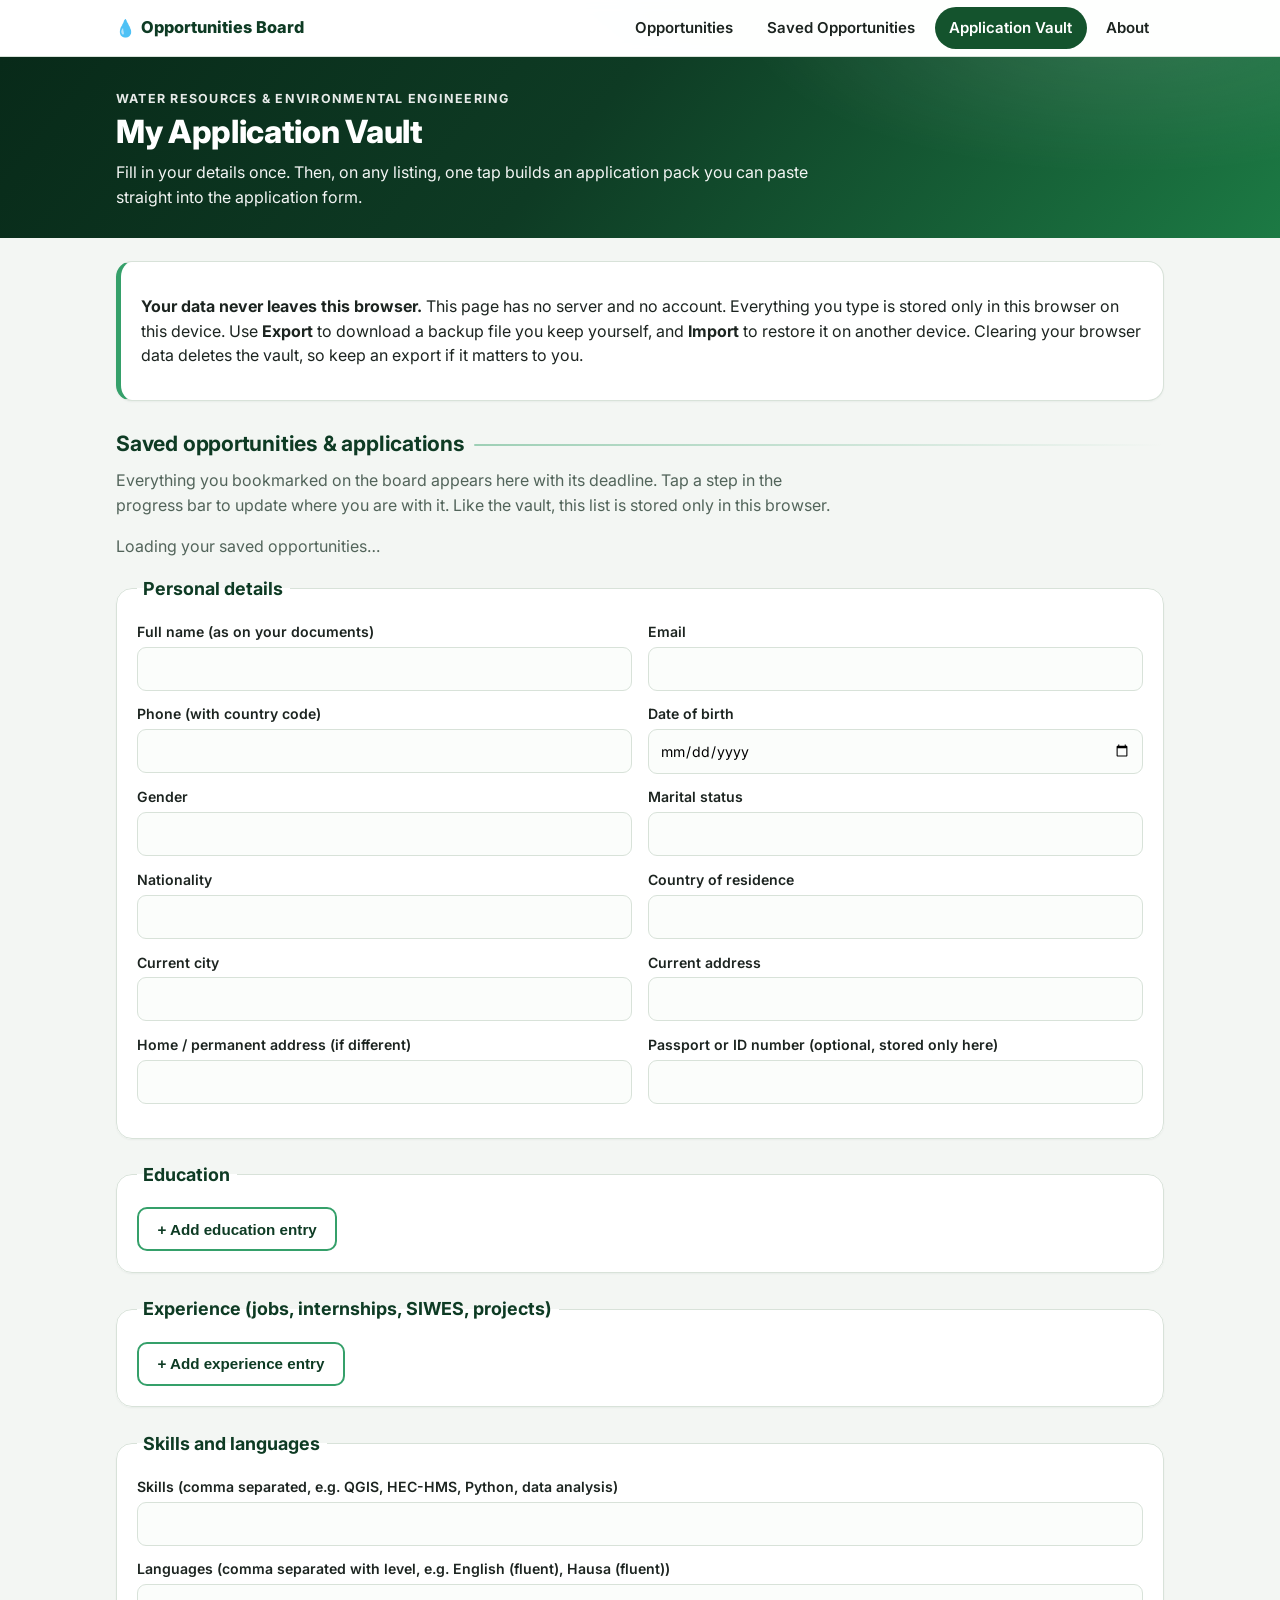
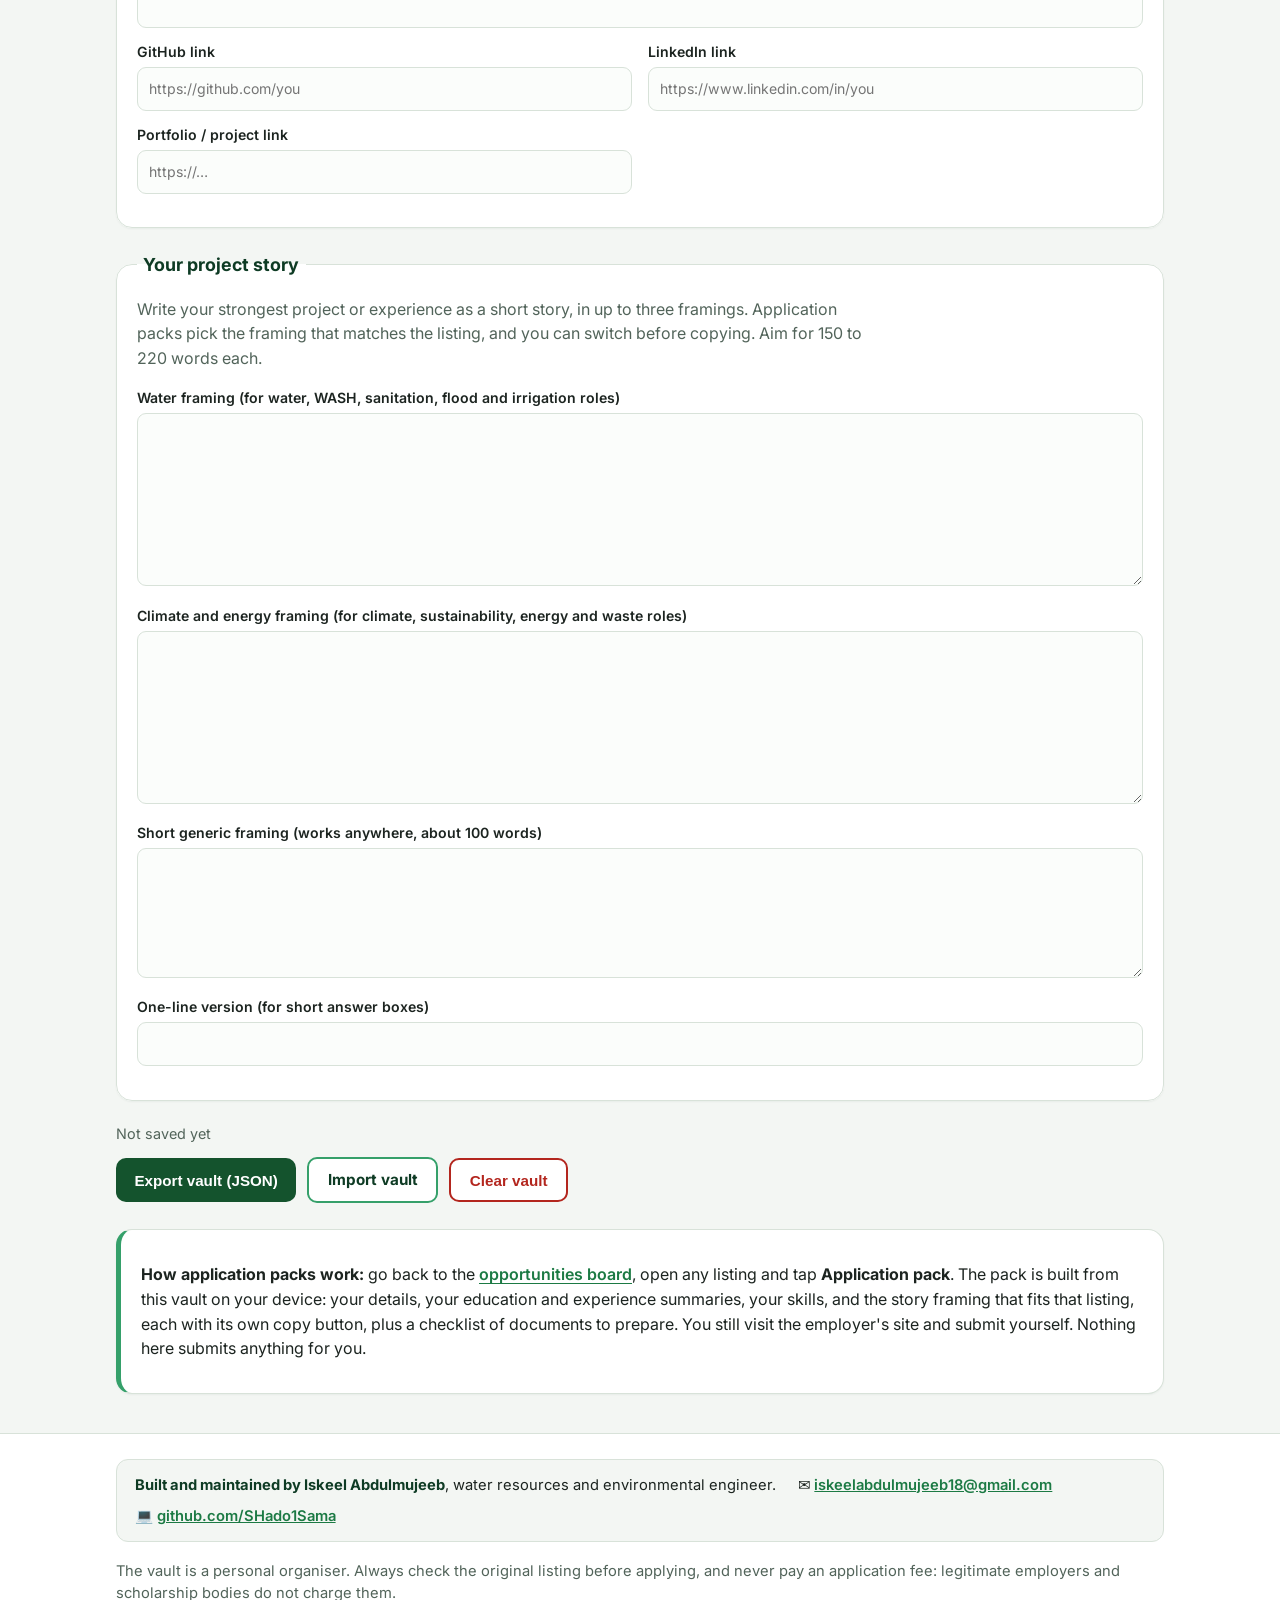
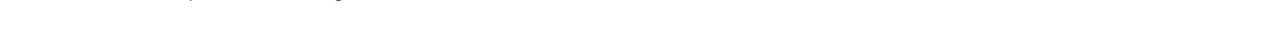
==== vault.html @ 350403b3 "Add top navigation and Saved Opportunities application tracker section" ====
<!DOCTYPE html>
<html lang="en">
<head>
<meta charset="utf-8">
<meta name="viewport" content="width=device-width, initial-scale=1">
<title>My Application Vault · Water &amp; Environmental Engineering Opportunities</title>
<meta name="description" content="Build your own application vault: save your details, education, experience and project story once, then generate a ready-to-paste application pack for any listing. Everything stays in your browser.">
<link rel="preconnect" href="https://fonts.googleapis.com">
<link rel="preconnect" href="https://fonts.gstatic.com" crossorigin>
<link href="https://fonts.googleapis.com/css2?family=Inter:wght@400;600;700;800&display=swap" rel="stylesheet">
<link rel="stylesheet" href="styles.css">
</head>
<body>
<a class="skip-link" href="#main">Skip to the vault form</a>

<nav class="topnav" aria-label="Main navigation">
  <div class="wrap nav-inner">
    <a class="brand" href="index.html"><span class="icon" aria-hidden="true">💧</span> Opportunities Board</a>
    <div class="nav-links">
      <a href="index.html">Opportunities</a>
      <a href="vault.html#applications">Saved Opportunities</a>
      <a href="vault.html" class="active" aria-current="page">Application Vault</a>
      <a href="index.html#about">About</a>
    </div>
  </div>
</nav>

<header class="site-header">
  <div class="wrap">
    <p class="eyebrow">Water Resources &amp; Environmental Engineering</p>
    <h1>My Application Vault</h1>
    <p class="tagline">Fill in your details once. Then, on any listing, one tap builds an
    application pack you can paste straight into the application form.</p>
  </div>
</header>

<main id="main" class="wrap">

  <section class="privacy-note" aria-label="Privacy">
    <p><strong>Your data never leaves this browser.</strong> This page has no server and no
    account. Everything you type is stored only in this browser on this device. Use
    <strong>Export</strong> to download a backup file you keep yourself, and
    <strong>Import</strong> to restore it on another device. Clearing your browser data
    deletes the vault, so keep an export if it matters to you.</p>
  </section>

  <section id="applications" class="tracker" aria-labelledby="tracker-heading">
    <h2 id="tracker-heading">Saved opportunities &amp; applications</h2>
    <p class="section-note">Everything you bookmarked on the board appears here with its deadline.
    Tap a step in the progress bar to update where you are with it. Like the vault, this list is
    stored only in this browser.</p>
    <div id="tracker-list"><p class="section-note">Loading your saved opportunities…</p></div>
  </section>

  <form id="vault-form" autocomplete="off">

    <fieldset class="vault-block">
      <legend>Personal details</legend>
      <div class="grid2">
        <label>Full name (as on your documents)
          <input type="text" id="p-full_name"></label>
        <label>Email
          <input type="email" id="p-email"></label>
        <label>Phone (with country code)
          <input type="text" id="p-phone"></label>
        <label>Date of birth
          <input type="date" id="p-date_of_birth"></label>
        <label>Gender
          <input type="text" id="p-gender"></label>
        <label>Marital status
          <input type="text" id="p-marital_status"></label>
        <label>Nationality
          <input type="text" id="p-nationality"></label>
        <label>Country of residence
          <input type="text" id="p-country_of_residence"></label>
        <label>Current city
          <input type="text" id="p-current_city"></label>
        <label>Current address
          <input type="text" id="p-current_address"></label>
        <label>Home / permanent address (if different)
          <input type="text" id="p-home_address"></label>
        <label>Passport or ID number (optional, stored only here)
          <input type="text" id="p-passport_or_id"></label>
      </div>
    </fieldset>

    <fieldset class="vault-block">
      <legend>Education</legend>
      <div id="education-list"></div>
      <button type="button" class="btn secondary" id="add-education">+ Add education entry</button>
    </fieldset>

    <fieldset class="vault-block">
      <legend>Experience (jobs, internships, SIWES, projects)</legend>
      <div id="experience-list"></div>
      <button type="button" class="btn secondary" id="add-experience">+ Add experience entry</button>
    </fieldset>

    <fieldset class="vault-block">
      <legend>Skills and languages</legend>
      <label>Skills (comma separated, e.g. QGIS, HEC-HMS, Python, data analysis)
        <input type="text" id="skills"></label>
      <label>Languages (comma separated with level, e.g. English (fluent), Hausa (fluent))
        <input type="text" id="languages"></label>
      <div class="grid2">
        <label>GitHub link
          <input type="url" id="link-github" placeholder="https://github.com/you"></label>
        <label>LinkedIn link
          <input type="url" id="link-linkedin" placeholder="https://www.linkedin.com/in/you"></label>
        <label>Portfolio / project link
          <input type="url" id="link-portfolio" placeholder="https://…"></label>
      </div>
    </fieldset>

    <fieldset class="vault-block">
      <legend>Your project story</legend>
      <p class="section-note">Write your strongest project or experience as a short story,
      in up to three framings. Application packs pick the framing that matches the listing,
      and you can switch before copying. Aim for 150 to 220 words each.</p>
      <label>Water framing (for water, WASH, sanitation, flood and irrigation roles)
        <textarea id="story-water" rows="7"></textarea></label>
      <label>Climate and energy framing (for climate, sustainability, energy and waste roles)
        <textarea id="story-climate" rows="7"></textarea></label>
      <label>Short generic framing (works anywhere, about 100 words)
        <textarea id="story-generic" rows="5"></textarea></label>
      <label>One-line version (for short answer boxes)
        <input type="text" id="story-one_liner"></label>
    </fieldset>

    <div class="vault-actions">
      <p id="save-state" class="save-state" role="status">Not saved yet</p>
      <button type="button" class="btn" id="export-btn">Export vault (JSON)</button>
      <label class="btn secondary file-btn">Import vault
        <input type="file" id="import-file" accept="application/json,.json" hidden>
      </label>
      <button type="button" class="btn danger" id="clear-btn">Clear vault</button>
    </div>

  </form>

  <section class="privacy-note" aria-label="How packs work">
    <p><strong>How application packs work:</strong> go back to the
    <a href="index.html">opportunities board</a>, open any listing and tap
    <strong>Application pack</strong>. The pack is built from this vault on your device:
    your details, your education and experience summaries, your skills, and the story
    framing that fits that listing, each with its own copy button, plus a checklist of
    documents to prepare. You still visit the employer's site and submit yourself.
    Nothing here submits anything for you.</p>
  </section>

</main>

<footer class="site-footer">
  <div class="wrap">
    <div class="footer-contact">
      <span><strong>Built and maintained by Iskeel Abdulmujeeb</strong>, water resources and environmental engineer.</span>
      <span>✉️ <a href="mailto:iskeelabdulmujeeb18@gmail.com">iskeelabdulmujeeb18@gmail.com</a></span>
      <span>💻 <a href="https://github.com/SHado1Sama" target="_blank" rel="noopener noreferrer">github.com/SHado1Sama</a></span>
    </div>
    <p>The vault is a personal organiser. Always check the original listing before applying,
    and never pay an application fee: legitimate employers and scholarship bodies do not charge them.</p>
  </div>
</footer>

<script src="vault.js"></script>
</body>
</html>
---- styles.css ----
:root {
  /* Forest green palette: forest green, white, light grey, muted green */
  --deep: #0e3b24;
  --deep-2: #082a19;
  --blue: #1c7a44;        /* primary green (variable name kept from v1) */
  --teal: #35a06a;        /* mid green accent */
  --teal-dark: #14532d;   /* forest green */
  --bg: #f3f6f3;
  --card: #ffffff;
  --ink: #1c2420;
  --muted: #52645a;
  --line: #d8e2d9;
  --amber: #b7791f;
  --red: #b3261e;
  --radius: 16px;
  --radius-sm: 10px;
  --shadow-sm: 0 1px 2px rgba(14, 59, 36, .05);
  --shadow-lg: 0 4px 10px rgba(14, 59, 36, .07), 0 14px 28px rgba(14, 59, 36, .09);
  --ease: cubic-bezier(.2, .7, .3, 1);
}

* { box-sizing: border-box; }

html { scroll-behavior: smooth; }

html, body { overflow-x: clip; }

body {
  margin: 0;
  font-family: "Inter", system-ui, -apple-system, "Segoe UI", Roboto, Helvetica, Arial, sans-serif;
  background:
    radial-gradient(1100px 480px at 85% -80px, rgba(53, 160, 106, .10), transparent 60%),
    var(--bg);
  color: var(--ink);
  font-size: 16px;
  line-height: 1.55;
  -webkit-font-smoothing: antialiased;
}

::selection { background: rgba(53, 160, 106, .28); }

.wrap { max-width: 1080px; margin: 0 auto; padding: 0 1rem; }

.skip-link {
  position: absolute; left: -999px; top: 0;
  background: var(--deep); color: #fff; padding: .5rem 1rem; z-index: 60;
}
.skip-link:focus { left: 0; }

a { color: var(--blue); transition: color .15s var(--ease); }
a:hover { color: var(--teal-dark); }
p a, li a, .privacy-note a, .section-note a {
  text-decoration: underline; text-underline-offset: 3px; text-decoration-thickness: 1px;
  font-weight: 600;
}
p a:hover, li a:hover { text-decoration-thickness: 2px; }
a:focus-visible, button:focus-visible, input:focus-visible, select:focus-visible, textarea:focus-visible {
  outline: 3px solid var(--teal); outline-offset: 2px;
}

.icon {
  display: inline-flex; align-items: center; justify-content: center;
  font-size: 1.02em; line-height: 1; width: 1.15em; flex: none;
}

button { transition: background .15s var(--ease), color .15s var(--ease),
  border-color .15s var(--ease), transform .12s var(--ease),
  box-shadow .15s var(--ease), filter .15s var(--ease); }
button:active { transform: translateY(0) scale(.98); }
button:disabled, .btn:disabled {
  opacity: .55; cursor: not-allowed; transform: none !important;
  box-shadow: none !important; filter: none !important;
}

/* Top navigation */
.topnav {
  position: sticky; top: 0; z-index: 40;
  background: rgba(255, 255, 255, .94); backdrop-filter: blur(6px);
  border-bottom: 1px solid var(--line);
}
.nav-inner { display: flex; align-items: center; gap: 1rem; padding-top: .45rem; padding-bottom: .45rem; }
.brand {
  font-weight: 800; color: var(--deep); text-decoration: none; font-size: 1.02rem;
  display: inline-flex; align-items: center; gap: .35rem; white-space: nowrap;
}
.brand:hover { color: var(--teal-dark); }
.nav-links { margin-left: auto; display: flex; gap: .3rem; flex-wrap: wrap; }
.nav-links a {
  color: var(--ink); text-decoration: none; font-weight: 600; font-size: .94rem;
  padding: .5rem .85rem; border-radius: 999px; border: 1px solid transparent;
}
.nav-links a:hover { background: #edf4ee; color: var(--deep); }
.nav-links a.active { background: var(--teal-dark); color: #fff; }

/* Header */
.site-header {
  background:
    radial-gradient(640px 260px at 88% -40px, rgba(255, 255, 255, .12), transparent 60%),
    linear-gradient(130deg, var(--deep-2), var(--deep) 45%, var(--blue));
  color: #fff; padding: 2rem 0 1.8rem;
}
.site-header .eyebrow {
  margin: 0 0 .3rem; text-transform: uppercase; letter-spacing: .1em;
  font-size: .78rem; font-weight: 700; opacity: .9;
}
.site-header h1 {
  margin: 0; font-size: clamp(1.5rem, 3.4vw, 2rem); line-height: 1.2;
  letter-spacing: -.01em; font-weight: 800;
}
.tagline { max-width: 44rem; margin: .55rem 0 0; opacity: .95; font-size: 1rem; }
.last-updated { margin: .9rem 0 0; font-size: .88rem; opacity: .88; }
.listing-count { font-weight: 700; }
.listing-count.pulse { animation: count-pulse .35s var(--ease); }
@keyframes count-pulse { 0% { opacity: .2; } 100% { opacity: 1; } }
.header-link { color: #fff; font-weight: 600; text-decoration: underline; }
.header-link:hover { opacity: .85; color: #fff; }
.vault-cta { margin: .9rem 0 0; }

/* Controls */
.controls {
  display: grid; grid-template-columns: repeat(4, 1fr); gap: .85rem;
  margin: 1.4rem 0 1.8rem; background: #fff; border: 1px solid var(--line);
  border-radius: var(--radius); padding: 1rem 1.1rem; box-shadow: var(--shadow-sm);
}
.control-search { grid-column: span 2; }
.control label { display: block; font-size: .85rem; font-weight: 700; margin-bottom: .32rem; color: var(--deep); }
.control.active label { color: var(--teal-dark); }
.control input, .control select {
  width: 100%; padding: .62rem .72rem; border: 1px solid var(--line); min-height: 44px;
  border-radius: var(--radius-sm); font-size: 1rem; background: #fbfdfb; color: var(--ink);
  transition: border-color .15s var(--ease), box-shadow .15s var(--ease), background .15s var(--ease);
}
.control input:hover, .control select:hover { border-color: var(--teal); }
.control input:focus, .control select:focus { border-color: var(--teal); box-shadow: 0 0 0 3px rgba(53, 160, 106, .18); outline: none; }
.control input.active, .control select.active {
  border-color: var(--teal-dark); background: #edf6ee; font-weight: 600;
}
.control-search input {
  font-size: 1.06rem; padding: .8rem .95rem; border-width: 1.5px;
  box-shadow: var(--shadow-sm);
}
.filters-toggle {
  display: none; width: 100%; min-height: 44px; padding: .62rem .8rem;
  border: 1px solid var(--line); border-radius: var(--radius-sm);
  background: #fbfdfb; color: var(--deep); font-weight: 700; font-size: .98rem; cursor: pointer;
  align-items: center; gap: .4rem;
}
.saved-toggle, .clear-btn {
  width: 100%; padding: .62rem .5rem; border: 1px solid var(--line); border-radius: var(--radius-sm);
  background: #fbfdfb; color: var(--ink); font-size: .97rem; font-weight: 600; cursor: pointer; min-height: 44px;
}
.saved-toggle:hover, .clear-btn:hover:not(:disabled) { border-color: var(--teal); }
.saved-toggle.active { background: var(--teal-dark); border-color: var(--teal-dark); color: #fff; }
.clear-btn { color: var(--teal-dark); }

/* Sections & cards */
h2 {
  font-size: 1.32rem; margin: 1.7rem 0 .45rem; color: var(--deep); letter-spacing: -.01em;
  display: flex; align-items: center; gap: .6rem;
}
h2::after { content: ""; flex: 1; height: 2px; border-radius: 2px;
  background: linear-gradient(90deg, var(--teal), transparent); opacity: .45; }
.section-note { color: var(--muted); margin: 0 0 1rem; max-width: 46rem; }

.cards {
  display: grid; grid-template-columns: repeat(auto-fill, minmax(min(320px, 100%), 1fr));
  gap: 1.1rem; margin-bottom: 1.6rem;
}
.card {
  background: var(--card); border: 1px solid var(--line); border-radius: var(--radius);
  padding: 1.1rem 1.15rem 1.15rem; display: flex; flex-direction: column; gap: .6rem;
  box-shadow: var(--shadow-sm); position: relative;
  transition: transform .16s var(--ease), box-shadow .16s var(--ease), border-color .16s var(--ease);
  animation: card-in .28s var(--ease) backwards; animation-delay: var(--d, 0ms);
}
@keyframes card-in { from { opacity: 0; transform: translateY(7px); } to { opacity: 1; transform: none; } }
.card:hover { transform: translateY(-2px); box-shadow: var(--shadow-lg); border-color: #b7d3bc; }
.card.best {
  border-color: var(--teal);
  background: linear-gradient(180deg, rgba(53, 160, 106, .06), #fff 42%);
}
.card-top { display: flex; gap: .7rem; align-items: flex-start; }
.org-avatar {
  width: 42px; height: 42px; border-radius: 12px; flex: none;
  background: #dcefe1; border: 1px solid #c2dec9; color: var(--deep);
  display: inline-flex; align-items: center; justify-content: center;
  font-weight: 800; font-size: .95rem; letter-spacing: .02em;
}
.card-head { min-width: 0; }
.card h3 { margin: 0; font-size: 1.14rem; line-height: 1.32; font-weight: 700; }
.card h3 a { color: var(--deep); text-decoration: none; }
.card h3 a:hover { color: var(--blue); text-decoration: underline; }
.org { font-weight: 600; color: var(--muted); margin: 0; font-size: .94rem; }
.summary { margin: 0; font-size: .96rem; }
.meta { margin: 0; font-size: .9rem; color: var(--muted); }
.meta strong { color: var(--ink); }

.due-line { margin: 0; }
.due-chip {
  display: inline-flex; align-items: center; gap: .35rem;
  background: #edf6ee; border: 1px solid #c9dfcd; color: var(--deep);
  font-weight: 700; font-size: .9rem; padding: .32rem .65rem; border-radius: 999px;
}
.due-chip.urgent { background: #fdecea; border-color: #f0c0ba; color: var(--red); }

.facts {
  background: #f6f9f6; border: 1px solid var(--line); border-radius: var(--radius-sm);
  padding: .55rem .8rem;
}
.fact { margin: .18rem 0; font-size: .93rem; color: var(--muted); display: flex; gap: .45rem; align-items: baseline; }
.fact strong { color: var(--ink); }

.badges { display: flex; flex-wrap: wrap; gap: .4rem; align-items: center; }
.badge {
  display: inline-block; padding: .16rem .6rem; border-radius: 999px;
  font-size: .8rem; font-weight: 700; letter-spacing: .01em;
  background: #e4efe6; color: var(--teal-dark); border: 1px solid transparent;
}
.badge.type-internship { background: #ddefe2; color: #14532d; }
.badge.type-scholarship { background: #cfe7d4; color: #0e3b24; border-color: #a9cfae; }
.badge.type-fellowship { background: #e6edda; color: #3c5426; }
.badge.type-graduate-trainee { background: #d9ecdd; color: #17573a; }
.badge.type-job { background: #e3e8e3; color: #37473c; }
.badge.score { background: #fff; color: var(--teal-dark); border-color: var(--teal); }
.badge.senior { background: #eceff1; color: #455a64; border-color: #cfd8dc; }

.bookmark-btn {
  margin-left: auto; flex: none; width: 42px; height: 42px;
  background: #fff; border: 1px solid var(--line); border-radius: var(--radius-sm);
  font-size: 1.05rem; cursor: pointer; display: inline-flex; align-items: center; justify-content: center;
}
.bookmark-btn:hover { border-color: var(--teal-dark); background: #edf6ee; }
.bookmark-btn.saved { background: #fdf6e3; border-color: var(--amber); }

.card-actions { margin-top: auto; display: flex; gap: .6rem; flex-wrap: wrap; align-items: center; }
.card-actions .apply { margin-top: 0; }
.apply {
  background: var(--teal-dark); color: #fff; text-decoration: none;
  font-weight: 700; padding: .6rem 1.15rem; border-radius: var(--radius-sm); min-height: 44px;
  display: inline-flex; align-items: center;
  transition: background .15s var(--ease), transform .12s var(--ease);
}
.apply:hover { background: var(--deep); color: #fff; transform: translateY(-1px); }
.pack-btn {
  background: #fff; color: var(--deep); border: 2px solid var(--teal); font-weight: 700;
  padding: .55rem .95rem; border-radius: var(--radius-sm); cursor: pointer; font-size: .95rem; min-height: 44px;
  display: inline-flex; align-items: center; gap: .35rem;
}
.pack-btn:hover { background: #edf6ee; transform: translateY(-1px); }
.save-btn {
  background: #fff; color: var(--muted); border: 1px solid var(--line); font-weight: 600;
  padding: .52rem .85rem; border-radius: var(--radius-sm); cursor: pointer; font-size: .92rem; min-height: 44px;
  display: inline-flex; align-items: center; gap: .35rem;
}
.save-btn:hover { border-color: var(--amber); color: var(--amber); }
.save-btn.saved { background: #fdf6e3; border-color: var(--amber); color: var(--amber); }

.empty {
  background: #fff; border: 1px dashed var(--line); border-radius: var(--radius);
  padding: 1.8rem 1.5rem; text-align: center; color: var(--muted); margin-bottom: 1.5rem;
}
.empty-icon { font-size: 1.9rem; margin: 0 0 .4rem; }
.empty .btn { margin-top: .6rem; }

/* Loading skeletons */
.skeleton { pointer-events: none; }
.sk-line {
  height: .92rem; border-radius: 6px; margin: .35rem 0;
  background: linear-gradient(90deg, #e4ece5, #f3f7f3, #e4ece5);
  background-size: 200% 100%; animation: shimmer 1.15s linear infinite;
}
.sk-line.w40 { width: 40%; } .sk-line.w60 { width: 60%; }
.sk-line.w80 { width: 80%; } .sk-line.w90 { width: 90%; }
@keyframes shimmer { from { background-position: 200% 0; } to { background-position: -200% 0; } }

/* Buttons */
.btn {
  background: var(--teal-dark); color: #fff; border: none;
  font-weight: 700; cursor: pointer; padding: .6rem 1.15rem; border-radius: var(--radius-sm);
  font-size: .95rem; text-decoration: none; display: inline-flex; align-items: center; min-height: 44px;
}
.btn:hover { background: var(--deep); color: #fff; }
.btn.secondary { background: #fff; color: var(--deep); border: 2px solid var(--teal); box-shadow: none; }
.btn.secondary:hover { background: #edf6ee; }
.btn.danger { background: #fff; color: var(--red); border: 2px solid var(--red); box-shadow: none; }
.btn.danger:hover { background: #fdf0ef; }
.btn.small { padding: .34rem .78rem; font-size: .86rem; min-height: 38px; }
.file-btn { cursor: pointer; }

/* Vault */
.privacy-note {
  background: #fff; border: 1px solid var(--line); border-left: 5px solid var(--teal);
  border-radius: var(--radius); padding: 1rem 1.25rem; margin: 1.4rem 0; box-shadow: var(--shadow-sm);
}
.vault-block {
  background: #fff; border: 1px solid var(--line); border-radius: var(--radius);
  padding: 1.15rem 1.25rem 1.3rem; margin: 0 0 1.4rem; box-shadow: var(--shadow-sm);
}
.vault-block legend { font-weight: 700; font-size: 1.12rem; color: var(--deep); padding: 0 .4rem; }
.vault-block label, .entry-card label {
  display: block; font-size: .88rem; font-weight: 600; margin-bottom: .8rem;
}
.vault-block input, .vault-block textarea, .vault-block select,
.entry-card input, .entry-card textarea {
  width: 100%; padding: .58rem .68rem; border: 1px solid var(--line); border-radius: 9px;
  font: inherit; font-weight: 400; margin-top: .25rem; background: #fbfdfb; min-height: 44px;
  transition: border-color .15s var(--ease), box-shadow .15s var(--ease);
}
.vault-block textarea, .entry-card textarea { min-height: 0; }
.vault-block input:focus, .vault-block textarea:focus,
.entry-card input:focus, .entry-card textarea:focus {
  border-color: var(--teal); box-shadow: 0 0 0 3px rgba(53, 160, 106, .18); outline: none;
}
.grid2 { display: grid; grid-template-columns: 1fr 1fr; gap: 0 1rem; }
.entry-card {
  border: 1px dashed #bcd2be; border-radius: 12px; padding: .95rem 1.05rem .45rem; margin-bottom: 1rem;
  background: #fbfdfb;
}
.vault-actions {
  display: flex; gap: .7rem; flex-wrap: wrap; align-items: center; margin-bottom: 1.6rem;
}
.save-state { color: var(--muted); font-size: .9rem; margin: 0; width: 100%; }

/* Application tracker */
.tracker { margin-bottom: .5rem; }
.tracker-row {
  background: #fff; border: 1px solid var(--line); border-radius: var(--radius);
  padding: 1rem 1.15rem; margin-bottom: 1rem; box-shadow: var(--shadow-sm);
}
.tracker-main { display: flex; gap: .75rem; align-items: flex-start; }
.tracker-info { min-width: 0; flex: 1; }
.tracker-info h3 { margin: 0 0 .15rem; font-size: 1.05rem; line-height: 1.3; }
.tracker-info h3 a { color: var(--deep); text-decoration: none; }
.tracker-info h3 a:hover { text-decoration: underline; }
.tracker-meta { display: flex; flex-wrap: wrap; gap: .5rem; align-items: center; margin: .45rem 0 0; }
.status-badge {
  display: inline-block; padding: .16rem .62rem; border-radius: 999px;
  font-size: .8rem; font-weight: 700; border: 1px solid transparent;
}
.status-0 { background: #e3e8e3; color: #37473c; }
.status-1 { background: #eef3e2; color: #4a5d23; }
.status-2 { background: #ddefe2; color: #14532d; }
.status-3 { background: #bfe0cc; color: #0e3b24; }
.status-4 { background: #0e3b24; color: #fff; }
.progress {
  list-style: none; display: flex; gap: .35rem; flex-wrap: wrap;
  margin: .8rem 0 0; padding: .8rem 0 0; border-top: 1px solid var(--line);
}
.progress li { flex: 1; min-width: 92px; }
.progress .step {
  width: 100%; min-height: 40px; padding: .4rem .3rem; border-radius: 999px;
  border: 1px solid var(--line); background: #fff; color: var(--muted);
  font-size: .84rem; font-weight: 600; cursor: pointer;
}
.progress .step:hover { border-color: var(--teal-dark); color: var(--deep); }
.progress .step.done { background: #ddefe2; border-color: #a9cfae; color: var(--teal-dark); }
.progress .step.current { background: var(--teal-dark); border-color: var(--teal-dark); color: #fff; font-weight: 700; }

/* Pack modal */
.modal {
  position: fixed; inset: 0; background: rgba(8, 42, 25, .55);
  backdrop-filter: blur(3px);
  display: flex; align-items: flex-start; justify-content: center;
  padding: 1rem; overflow-y: auto; z-index: 50;
}
.modal[hidden] { display: none; }
.modal-card {
  background: #fff; border-radius: 18px; max-width: 760px; width: 100%;
  padding: 1.5rem 1.6rem; position: relative; margin: 2rem 0; box-shadow: var(--shadow-lg);
  animation: pack-in .18s var(--ease);
}
@keyframes pack-in { from { opacity: 0; transform: translateY(8px); } to { opacity: 1; transform: none; } }
.modal-close {
  position: absolute; top: .8rem; right: .8rem; background: none; border: none;
  font-size: 1.2rem; cursor: pointer; color: var(--muted); padding: .3rem .5rem; min-width: 40px; min-height: 40px;
}
.modal-close:hover { color: var(--ink); }
.pack-block { border: 1px solid var(--line); border-radius: 12px; padding: .85rem 1.05rem; margin-bottom: 1rem; }
.pack-head { display: flex; gap: .7rem; align-items: center; flex-wrap: wrap; margin-bottom: .5rem; }
.pack-head h3 { margin: 0; font-size: 1rem; color: var(--deep); }
.pack-head .btn { margin-left: auto; }
.story-switch { font-size: .85rem; font-weight: 600; }
.story-switch select { margin-left: .3rem; padding: .28rem; border: 1px solid var(--line); border-radius: 6px; min-height: 38px; }
.pack-text {
  white-space: pre-wrap; word-break: break-word; margin: 0; font: inherit; font-size: .93rem;
  background: #f6f9f6; border-radius: 9px; padding: .7rem .85rem;
}

/* Footer */
.site-footer {
  margin-top: 2.4rem; padding: 1.6rem 0 2.2rem; border-top: 1px solid var(--line);
  color: var(--muted); font-size: .92rem; background: #fff;
}
.footer-contact {
  display: flex; flex-wrap: wrap; gap: .5rem 1.4rem; align-items: center;
  background: var(--bg); border: 1px solid var(--line); border-radius: 12px;
  padding: .85rem 1.1rem; margin-bottom: 1.1rem; color: var(--ink);
}
.footer-contact strong { color: var(--deep); }
.footer-contact a { font-weight: 600; }
code {
  background: #eef3ee; padding: .05rem .3rem; border-radius: 5px;
  font-size: .88em; word-break: break-word;
}

/* Mobile */
@media (max-width: 760px) {
  .nav-inner { flex-wrap: wrap; gap: .35rem; }
  .brand { font-size: .98rem; }
  .nav-links {
    margin-left: 0; width: 100%; flex-wrap: nowrap; overflow-x: auto;
    padding-bottom: .25rem; scrollbar-width: none;
  }
  .nav-links::-webkit-scrollbar { display: none; }
  .nav-links a { padding: .62rem .9rem; white-space: nowrap; }
  .site-header { padding: 1.5rem 0 1.35rem; }
  .controls { grid-template-columns: 1fr; position: static; padding: .9rem; }
  .control-search { grid-column: auto; }
  .filters-toggle { display: inline-flex; }
  .controls .control.optional { display: none; }
  .controls.open .control.optional { display: block; }
  .cards { grid-template-columns: 1fr; }
  .grid2 { grid-template-columns: 1fr; }
  .bookmark-btn { width: 44px; height: 44px; }
  .tracker-main { flex-wrap: wrap; }
  .progress li { min-width: 30%; }
  .modal-card { padding: 1.15rem 1rem; margin: 1rem 0; }
  h2 { font-size: 1.22rem; }
}
@media (prefers-reduced-motion: reduce) {
  * { transition: none !important; animation: none !important; }
  html { scroll-behavior: auto; }
}
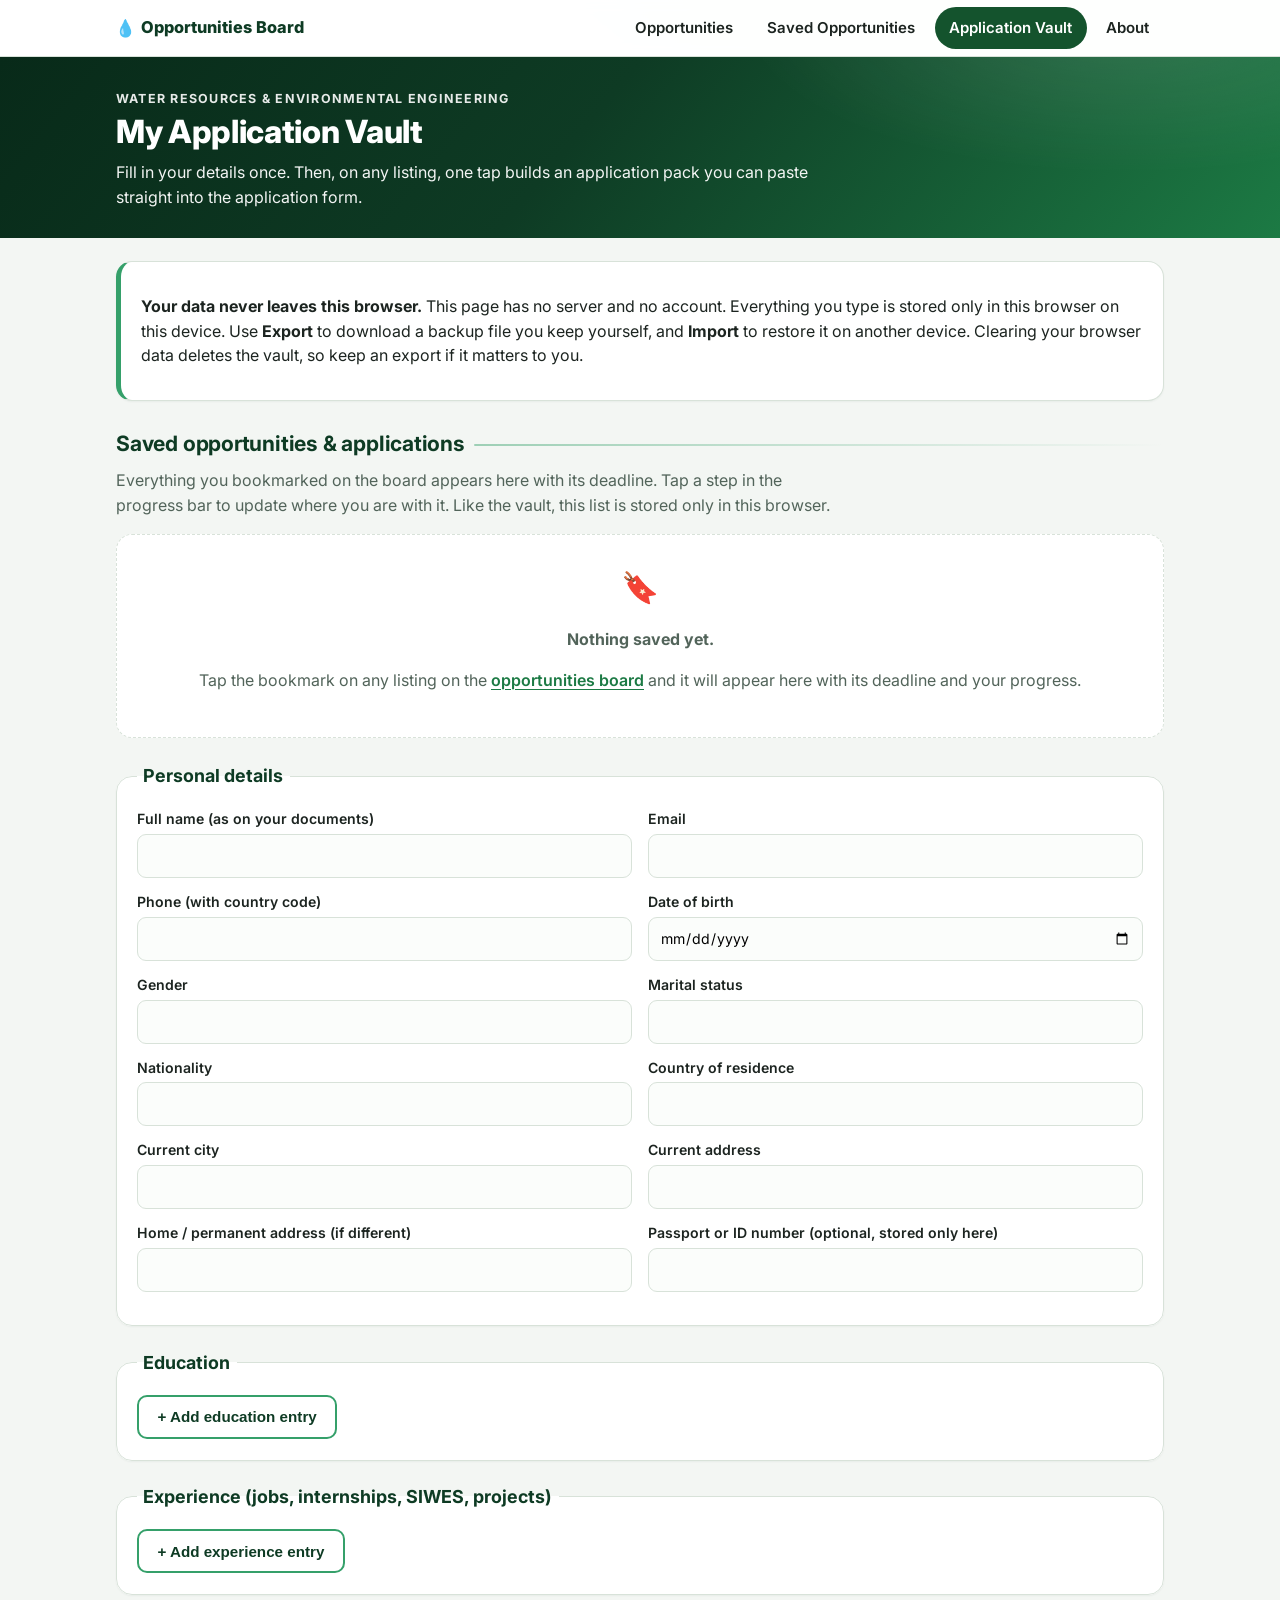
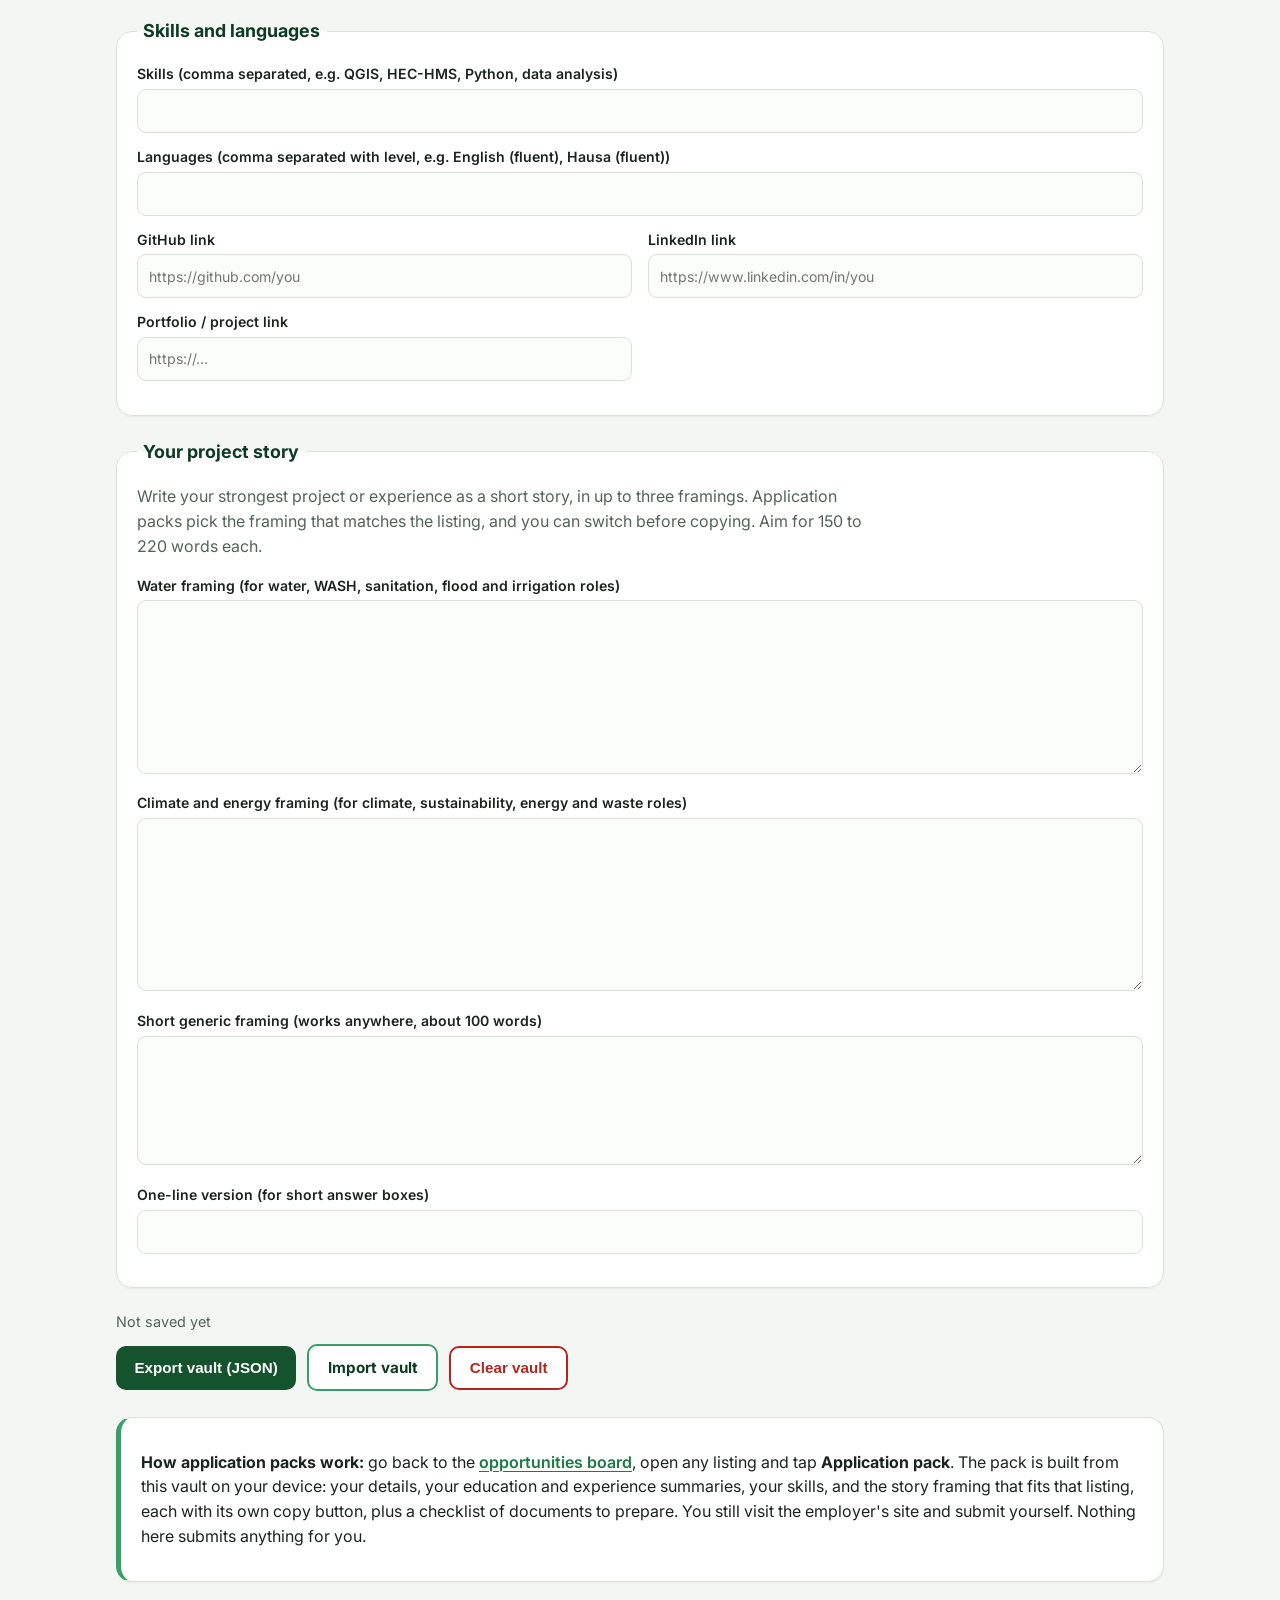
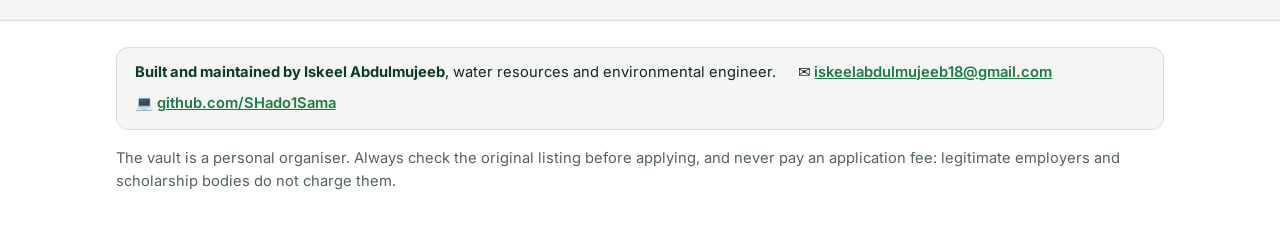
==== commit f9906764: "Fix stuck loading skeletons: guard modal wiring, version-stamp assets (vault.html)" ====
--- a/vault.html
+++ b/vault.html
@@ -8,7 +8,7 @@
 <link rel="preconnect" href="https://fonts.googleapis.com">
 <link rel="preconnect" href="https://fonts.gstatic.com" crossorigin>
 <link href="https://fonts.googleapis.com/css2?family=Inter:wght@400;600;700;800&display=swap" rel="stylesheet">
-<link rel="stylesheet" href="styles.css">
+<link rel="stylesheet" href="styles.css?v=20261107b">
 </head>
 <body>
 <a class="skip-link" href="#main">Skip to the vault form</a>
@@ -162,6 +162,6 @@
   </div>
 </footer>
 
-<script src="vault.js"></script>
+<script src="vault.js?v=20261107b"></script>
 </body>
 </html>
--- a/styles.css
+++ b/styles.css
@@ -247,6 +247,18 @@
   display: inline-flex; align-items: center; gap: .35rem;
 }
 .pack-btn:hover { background: #edf6ee; transform: translateY(-1px); }
+.muse-btn {
+  display: inline-flex; align-items: center; gap: .45rem;
+  padding: .62rem 1.05rem; min-height: 44px; border-radius: 999px;
+  background: #eef2ff; color: #26356e; border: 1.5px solid #b9c4ee;
+  font-weight: 700; font-size: .93rem; cursor: pointer; box-shadow: var(--shadow-sm);
+  transition: transform .16s var(--ease), background .16s var(--ease);
+}
+.muse-btn:hover { background: #e0e7fb; transform: translateY(-1px); }
+.muse-steps { margin: .2rem 0 1rem; padding-left: 1.3rem; }
+.muse-steps li { margin-bottom: .35rem; }
+.muse-vault-toggle { display: flex; gap: .55rem; align-items: flex-start; font-weight: 600; font-size: .93rem; margin-bottom: 1rem; cursor: pointer; }
+.muse-vault-toggle input { width: 20px; height: 20px; margin-top: .1rem; flex: none; }
 .save-btn {
   background: #fff; color: var(--muted); border: 1px solid var(--line); font-weight: 600;
   padding: .52rem .85rem; border-radius: var(--radius-sm); cursor: pointer; font-size: .92rem; min-height: 44px;
